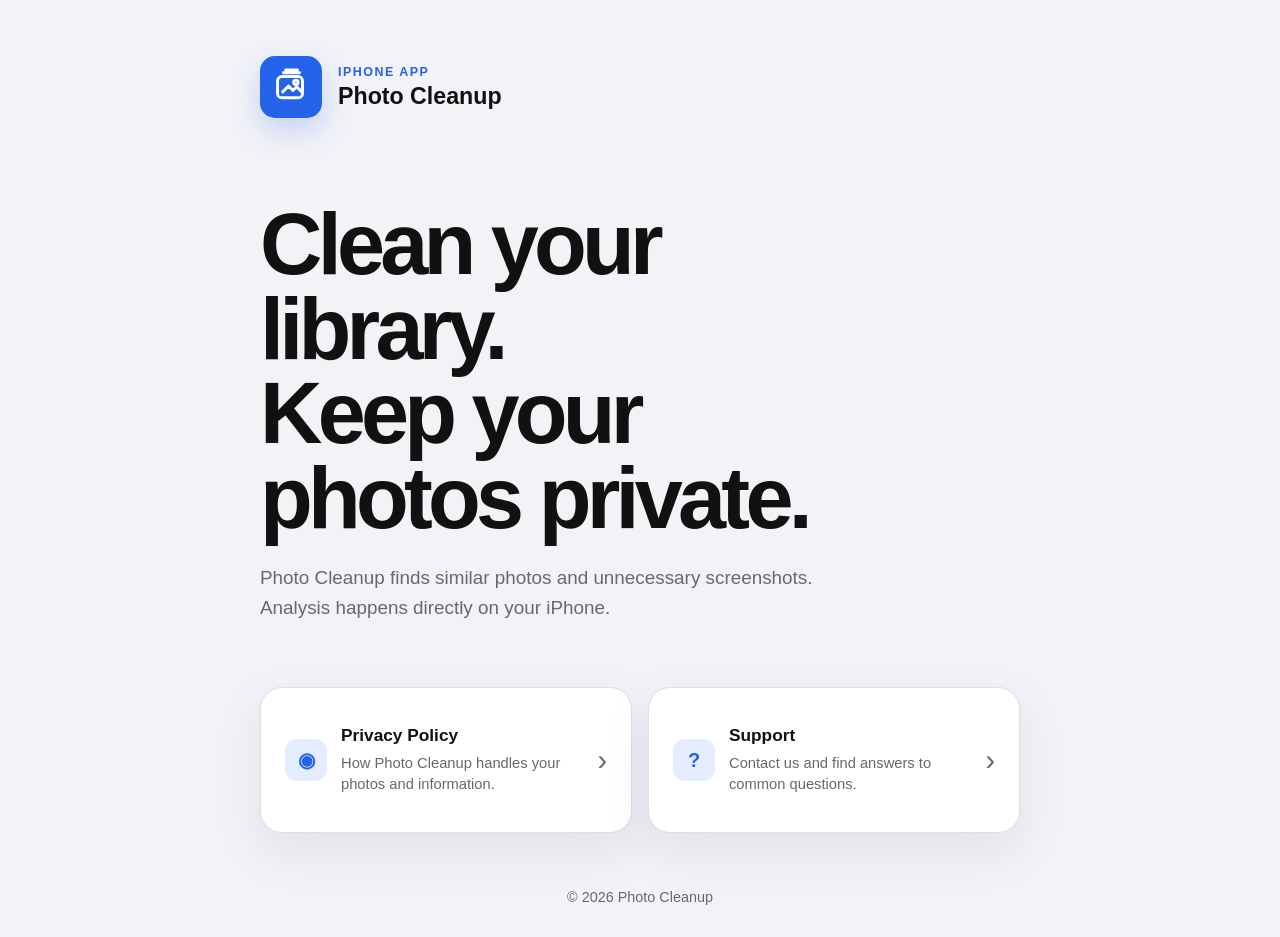
==== index.html @ df4ded20 "Publish Photo Cleanup privacy and support pages" ====
<!doctype html>
<html lang="en">
<head>
  <meta charset="utf-8">
  <meta name="viewport" content="width=device-width, initial-scale=1">
  <meta name="description" content="Privacy and support information for the Photo Cleanup iPhone app.">
  <title>Photo Cleanup</title>
  <link rel="stylesheet" href="styles.css">
</head>
<body>
  <main class="shell">
    <header class="brand">
      <div class="app-mark" aria-hidden="true">
        <svg viewBox="0 0 64 64" role="img">
          <rect x="13" y="17" width="34" height="29" rx="6"></rect>
          <path d="M20 38l8-8 6 6 5-5 7 7"></path>
          <path d="M21 12h22M24 8h16"></path>
          <circle cx="38" cy="25" r="3"></circle>
        </svg>
      </div>
      <div>
        <p class="eyebrow">iPhone app</p>
        <h1>Photo Cleanup</h1>
      </div>
    </header>

    <section class="hero">
      <h2>Clean your library.<br>Keep your photos private.</h2>
      <p>Photo Cleanup finds similar photos and unnecessary screenshots. Analysis happens directly on your iPhone.</p>
    </section>

    <nav class="card-grid" aria-label="Legal and support pages">
      <a class="card" href="privacy.html">
        <span class="card-icon" aria-hidden="true">◉</span>
        <span>
          <strong>Privacy Policy</strong>
          <small>How Photo Cleanup handles your photos and information.</small>
        </span>
        <span class="arrow" aria-hidden="true">›</span>
      </a>

      <a class="card" href="support.html">
        <span class="card-icon" aria-hidden="true">?</span>
        <span>
          <strong>Support</strong>
          <small>Contact us and find answers to common questions.</small>
        </span>
        <span class="arrow" aria-hidden="true">›</span>
      </a>
    </nav>

    <footer>
      <p>© 2026 Photo Cleanup</p>
    </footer>
  </main>
</body>
</html>
---- styles.css ----
:root {
  color-scheme: light dark;
  --brand: #2563eb;
  --background: #f2f2f7;
  --surface: #ffffff;
  --text: #111111;
  --muted: #68686d;
  --border: #dedee3;
  --shadow: 0 18px 50px rgb(31 41 55 / 8%);
}

* {
  box-sizing: border-box;
}

html {
  font-family: -apple-system, BlinkMacSystemFont, "SF Pro Text", "Segoe UI", sans-serif;
  background: var(--background);
  color: var(--text);
}

body {
  margin: 0;
  min-height: 100vh;
}

a {
  color: var(--brand);
}

.shell {
  width: min(760px, calc(100% - 36px));
  margin: 0 auto;
  padding: 56px 0 32px;
}

.brand {
  display: flex;
  align-items: center;
  gap: 16px;
}

.app-mark {
  width: 62px;
  height: 62px;
  display: grid;
  place-items: center;
  border-radius: 15px;
  background: var(--brand);
  box-shadow: 0 12px 28px rgb(37 99 235 / 22%);
}

.app-mark svg {
  width: 47px;
  height: 47px;
  fill: none;
  stroke: white;
  stroke-linecap: round;
  stroke-linejoin: round;
  stroke-width: 4;
}

.eyebrow {
  margin: 0 0 4px;
  color: var(--brand);
  font-size: 0.78rem;
  font-weight: 750;
  letter-spacing: 0.12em;
  text-transform: uppercase;
}

h1,
h2,
p {
  margin-top: 0;
}

.brand h1 {
  margin: 0;
  font-size: 1.45rem;
}

.hero {
  padding: 84px 0 64px;
}

.hero h2 {
  max-width: 650px;
  margin-bottom: 22px;
  font-size: clamp(2.7rem, 8vw, 5.4rem);
  line-height: 0.98;
  letter-spacing: -0.055em;
}

.hero p {
  max-width: 620px;
  margin-bottom: 0;
  color: var(--muted);
  font-size: 1.18rem;
  line-height: 1.6;
}

.card-grid {
  display: grid;
  grid-template-columns: repeat(2, minmax(0, 1fr));
  gap: 16px;
}

.card {
  display: grid;
  grid-template-columns: 42px 1fr auto;
  align-items: center;
  gap: 14px;
  min-height: 146px;
  padding: 24px;
  border: 1px solid var(--border);
  border-radius: 22px;
  background: var(--surface);
  box-shadow: var(--shadow);
  color: var(--text);
  text-decoration: none;
  transition: transform 140ms ease, border-color 140ms ease;
}

.card:hover {
  border-color: var(--brand);
  transform: translateY(-2px);
}

.card-icon {
  width: 42px;
  height: 42px;
  display: grid;
  place-items: center;
  border-radius: 12px;
  background: rgb(37 99 235 / 12%);
  color: var(--brand);
  font-size: 1.25rem;
  font-weight: 800;
}

.card strong,
.card small {
  display: block;
}

.card strong {
  margin-bottom: 7px;
  font-size: 1.08rem;
}

.card small {
  color: var(--muted);
  font-size: 0.92rem;
  line-height: 1.45;
}

.arrow {
  color: var(--muted);
  font-size: 1.8rem;
}

footer {
  display: flex;
  justify-content: center;
  gap: 10px;
  padding-top: 56px;
  color: var(--muted);
  font-size: 0.9rem;
}

footer p {
  margin: 0;
}

.document {
  max-width: 720px;
}

.back-link {
  display: inline-block;
  margin-bottom: 54px;
  font-weight: 650;
  text-decoration: none;
}

.document-header {
  margin-bottom: 38px;
}

.document-header h1 {
  margin-bottom: 12px;
  font-size: clamp(2.6rem, 8vw, 4.6rem);
  letter-spacing: -0.05em;
}

.updated,
.address {
  color: var(--muted);
}

.policy,
.contact-panel,
.faq {
  padding: clamp(24px, 6vw, 44px);
  border: 1px solid var(--border);
  border-radius: 24px;
  background: var(--surface);
  box-shadow: var(--shadow);
}

.policy h2,
.contact-panel h2,
.faq h2 {
  margin: 36px 0 12px;
  font-size: 1.35rem;
}

.policy h2:first-of-type,
.contact-panel h2:first-child,
.faq h2:first-child {
  margin-top: 0;
}

.policy p,
.contact-panel p,
.faq p {
  color: var(--muted);
  line-height: 1.7;
}

.primary-button {
  display: inline-block;
  margin: 6px 0 14px;
  padding: 13px 19px;
  border-radius: 12px;
  background: var(--brand);
  color: white;
  font-weight: 700;
  text-decoration: none;
}

.faq {
  margin-top: 18px;
}

details {
  border-top: 1px solid var(--border);
  padding: 18px 0;
}

details:last-child {
  padding-bottom: 0;
}

summary {
  cursor: pointer;
  font-weight: 700;
}

details p {
  margin: 12px 0 0;
}

@media (max-width: 620px) {
  .shell {
    padding-top: 28px;
  }

  .hero {
    padding: 62px 0 46px;
  }

  .card-grid {
    grid-template-columns: 1fr;
  }

  .card {
    min-height: 124px;
  }
}

@media (prefers-color-scheme: dark) {
  :root {
    --background: #000000;
    --surface: #1c1c1e;
    --text: #ffffff;
    --muted: #a1a1a6;
    --border: #343438;
    --shadow: none;
  }
}
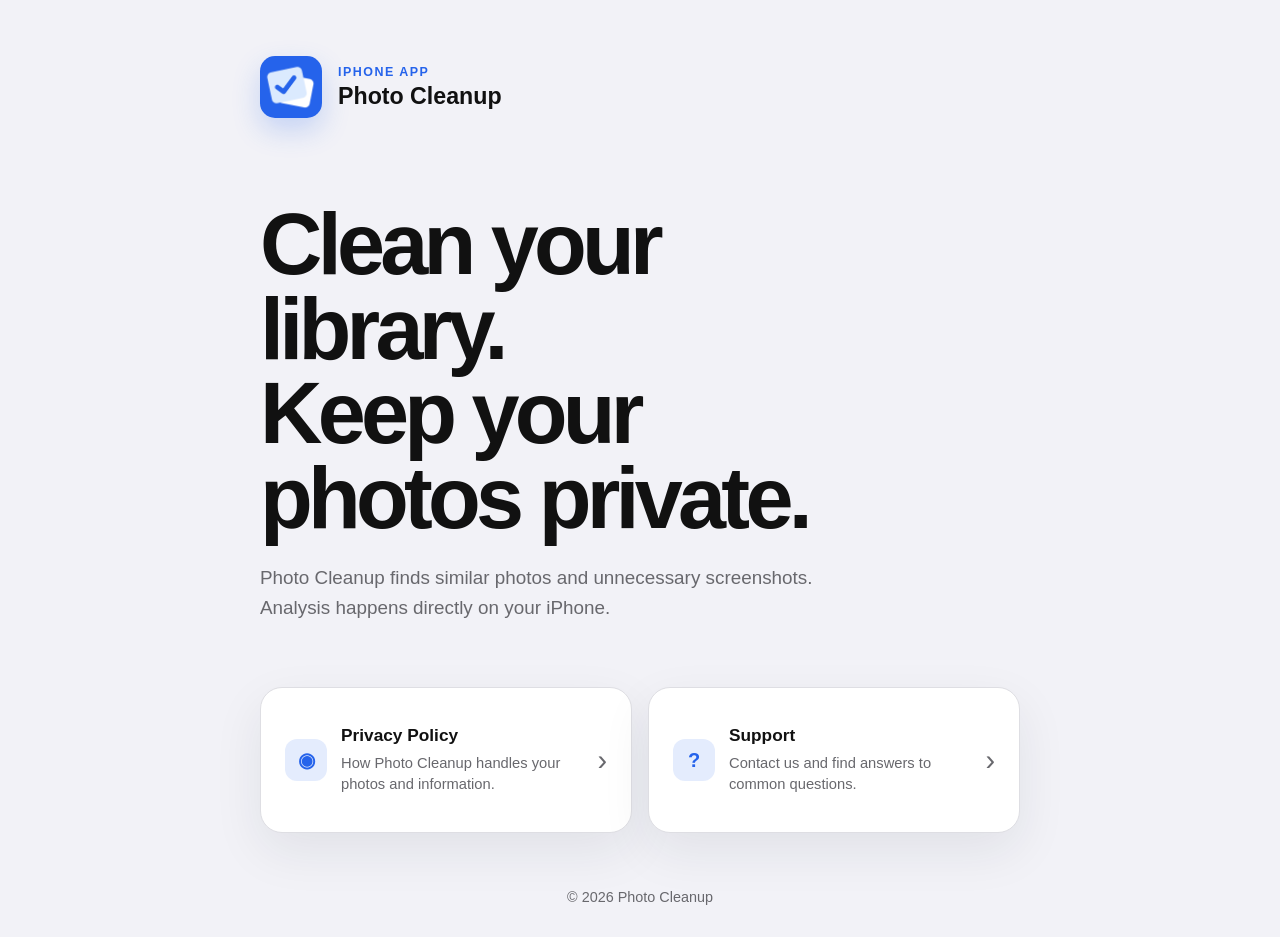
==== commit 6e7a206f: "Use app icon for site branding and favicon" ====
--- a/index.html
+++ b/index.html
@@ -4,20 +4,16 @@
   <meta charset="utf-8">
   <meta name="viewport" content="width=device-width, initial-scale=1">
   <meta name="description" content="Privacy and support information for the Photo Cleanup iPhone app.">
+  <meta name="theme-color" content="#2563eb">
   <title>Photo Cleanup</title>
+  <link rel="icon" type="image/png" href="app-icon.png">
+  <link rel="apple-touch-icon" href="app-icon.png">
   <link rel="stylesheet" href="styles.css">
 </head>
 <body>
   <main class="shell">
     <header class="brand">
-      <div class="app-mark" aria-hidden="true">
-        <svg viewBox="0 0 64 64" role="img">
-          <rect x="13" y="17" width="34" height="29" rx="6"></rect>
-          <path d="M20 38l8-8 6 6 5-5 7 7"></path>
-          <path d="M21 12h22M24 8h16"></path>
-          <circle cx="38" cy="25" r="3"></circle>
-        </svg>
-      </div>
+      <img class="app-mark" src="app-icon.png" alt="Photo Cleanup app icon">
       <div>
         <p class="eyebrow">iPhone app</p>
         <h1>Photo Cleanup</h1>
--- a/styles.css
+++ b/styles.css
@@ -43,21 +43,9 @@
 .app-mark {
   width: 62px;
   height: 62px;
-  display: grid;
-  place-items: center;
   border-radius: 15px;
-  background: var(--brand);
+  object-fit: cover;
   box-shadow: 0 12px 28px rgb(37 99 235 / 22%);
-}
-
-.app-mark svg {
-  width: 47px;
-  height: 47px;
-  fill: none;
-  stroke: white;
-  stroke-linecap: round;
-  stroke-linejoin: round;
-  stroke-width: 4;
 }
 
 .eyebrow {
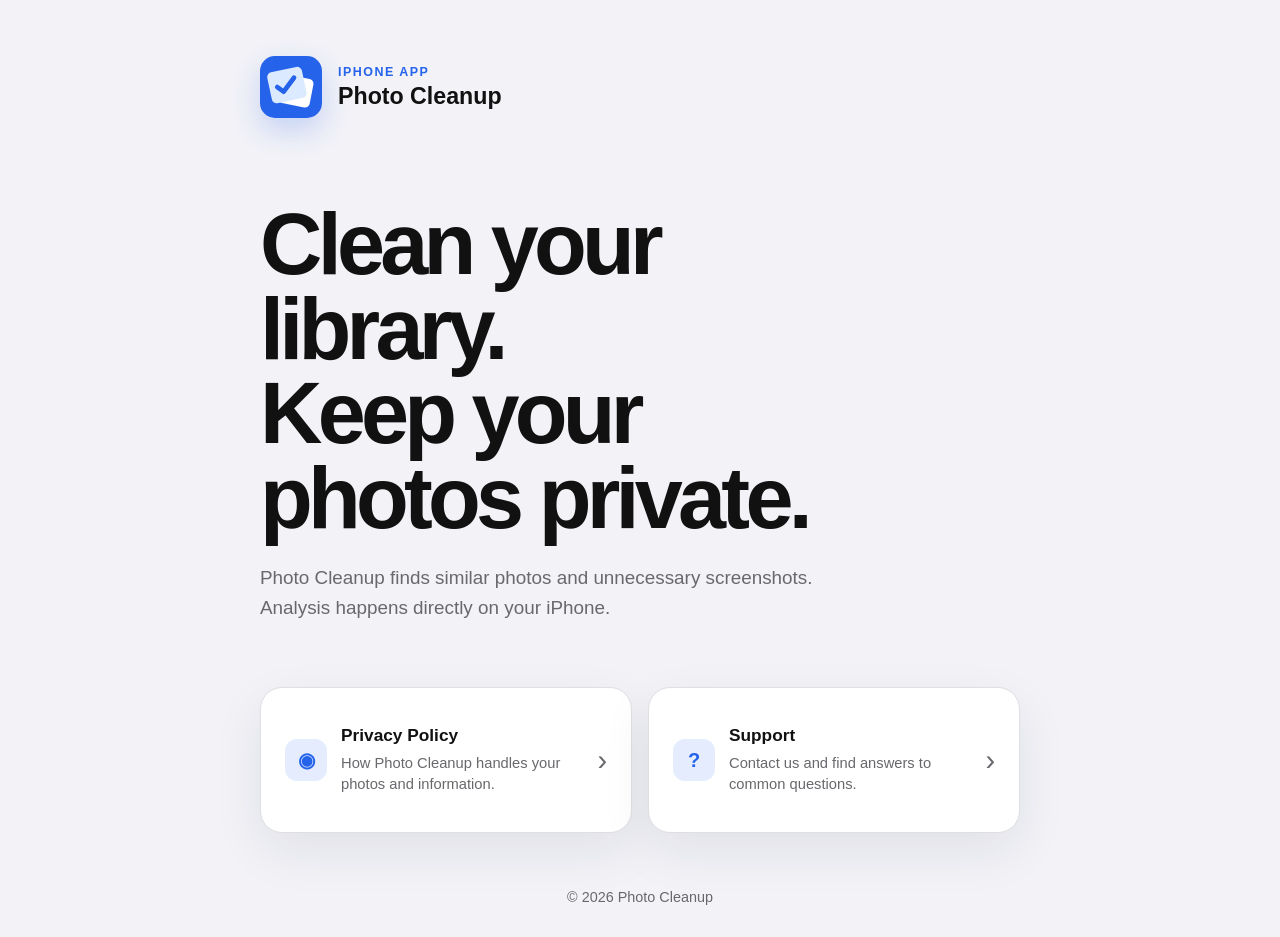
==== commit d2346f07: "Use vector app icon in site header" ====
--- a/index.html
+++ b/index.html
@@ -6,6 +6,7 @@
   <meta name="description" content="Privacy and support information for the Photo Cleanup iPhone app.">
   <meta name="theme-color" content="#2563eb">
   <title>Photo Cleanup</title>
+  <link rel="icon" href="favicon.ico" sizes="any">
   <link rel="icon" type="image/png" href="app-icon.png">
   <link rel="apple-touch-icon" href="app-icon.png">
   <link rel="stylesheet" href="styles.css">
@@ -13,7 +14,7 @@
 <body>
   <main class="shell">
     <header class="brand">
-      <img class="app-mark" src="app-icon.png" alt="Photo Cleanup app icon">
+      <img class="app-mark" src="app-icon.svg" alt="Photo Cleanup app icon">
       <div>
         <p class="eyebrow">iPhone app</p>
         <h1>Photo Cleanup</h1>
